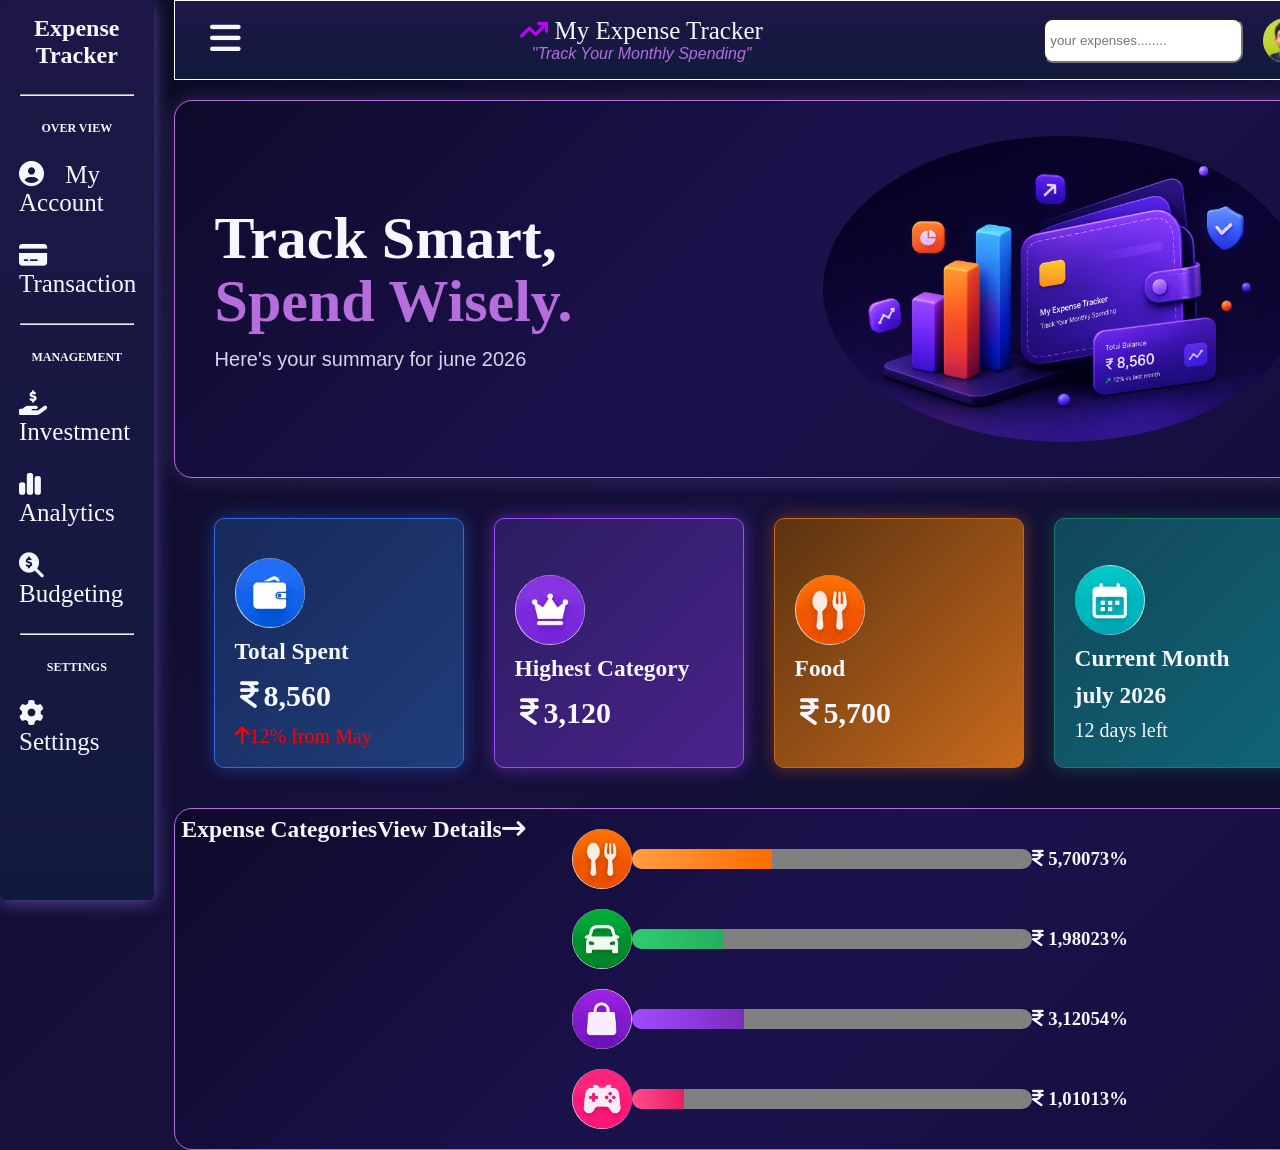
==== index.html @ 492e8251 "miniProject1" ====
<!DOCTYPE html>
<html lang="en">
<head>
    <meta charset="UTF-8">
    <meta name="viewport" content="width=device-width, initial-scale=1.0">
    <title>My Expense Tracker</title>
    <link rel="stylesheet" href="https://cdnjs.cloudflare.com/ajax/libs/font-awesome/6.5.2/css/all.min.css">
    <link rel="stylesheet" href="style.css">
</head>
<body>
    <div id="main">
        <!-- left side......... -->
        <div id="sidebar">
           <h2>Expense<br>Tracker</h2>
           <hr>
           <h3>OVER VIEW</h3>
           <P><i class="fa-solid fa-circle-user"></i> My Account</P>
            <p><i class="fa-solid fa-credit-card"></i> Transaction</p>
            <hr>
        <h3>MANAGEMENT</h3>
        <p><i class="fa-solid fa-hand-holding-dollar"></i> Investment</p>
        <p><i class="fa-solid fa-chart-simple"></i> Analytics</p>
        <p><i class="fa-solid fa-magnifying-glass-dollar"></i> Budgeting</p>
        <hr>
        <h3>SETTINGS</h3>
        <P><i class="fa-solid fa-gear"></i> Settings</P>
        </div>


        <!-- right side............. -->
         <div id="rightPart">
             <nav id="rightMenu">
            <div class="leftGroup">
                  <i class="fa-solid fa-bars"></i>
           
            </div>
             <div id="slogan"><p id="para1"><i class="fa-solid fa-arrow-trend-up"></i> My Expense Tracker</p>
            <p id="para2">"Track Your Monthly Spending"</p>
            </div>
          
            <div class="rightGroup">
                 <input   id="search"      type="text" placeholder=" your expenses........">
            <img src="profile.jpg" alt="profile">
            </div>
           
            

          </nav>


             <section id="Hero">
            <div class="leftHero">
             <h3>Track Smart,</h3>
             <h3 class="color">Spend Wisely.</h3>
             <p>Here's your summary for june 2026</p>

         </div>
         <div class="rightHero">
            <img src="heroImage.png" alt="" class="heroImage">
         </div>
         </section>
         <section class="middlePart">
            <div class="box1">
                <img src="spent.jpg" alt="image">
                <h3>Total Spent</h3>
                <h2><i class="fa-solid fa-indian-rupee-sign"></i>8,560</h2>
                <p><i class="fa-solid fa-arrow-up"></i>12% from May</p>
            </div>
            <div class="box2">
                <img src="shopping.jpg" alt="">
                <h3>Highest Category</h3>
                <h2><i class="fa-solid fa-indian-rupee-sign"></i>3,120</h2>
            </div>
                  <div class="box4">
                <img src="food.jpg" alt="">
                <h3>Food</h3>
                <h2><i class="fa-solid fa-indian-rupee-sign"></i>5,700</h2>
            </div>
            <div class="box3">
                <img src="month.jpg" alt="">
            <h3>Current Month</h3>
           
            <h3>july 2026</h3>
            <p>12 days left</p>
            </div>
      

            
         </section>








         <section id="expenses">
            <div class="titles">
                <h3>Expense Categories</h3>
                <h3>View Details<i class="fa-solid fa-arrow-right-long"></i></h3>
            </div>
            <div class="category">
                <div class="food">
                    <img src="food.jpg" alt="">
                    <div class="progressBar">
                        <div class="progressFood"></div>
                    </div>
                    <h3><i class="fa-solid fa-indian-rupee-sign"></i> 5,700</h3>
                    <h3>73%</h3>

                </div>
                 <!-- 2nd caategory......... -->
                    <div class="transport">
                    <img src="transport2.jpg" alt="">
                    <div class="progressBar">
                        <div class="progressTransport"></div>
                    </div>
                    <h3><i class="fa-solid fa-indian-rupee-sign"></i> 1,980</h3>
                    <h3>23%</h3>

                </div>
                <!-- 3rd category........... -->
                   <div class="shopping">
                    <img src="shoping2.jpg" alt="">
                    <div class="progressBar">
                        <div class="progressShopping"></div>
                    </div>
                    <h3><i class="fa-solid fa-indian-rupee-sign"></i> 3,120</h3>
                    <h3>54%</h3>

                </div>
                <!-- 4th category........ -->
                   <div class="entertainment">
                    <img src="entertainment.jpg" alt="">
                    <div class="progressBar">
                        <div class="progressEntertainment"></div>
                    </div>
                    <h3><i class="fa-solid fa-indian-rupee-sign"></i> 1,010</h3>
                    <h3>13%</h3>

                </div>
            </div>
            <div class="graph">
                
            </div>
            

         </section>






         

























         </div>
        
         
       




















    </div>
    
</body>
</html>
---- style.css ----
*{
    margin: 0;
    box-sizing: border-box;
}
body{
    /* background-color: #0b1026;
    color: #f5f7ff; */
   
    background: linear-gradient(135deg, #080b1f, #17103d, #0b1026);
    color: #f5f7ff;
}
#main{
    display: flex;
    
    
}

#sidebar{
    display: flex;
    flex-direction: column;
    border-radius: 6px;
box-shadow: 0 2px 18px rgba(150, 120, 255, 0.55);
    height:100vh;
    width: 12%;
      background: linear-gradient(180deg, #1d1747, #111a3d);
    padding: 10px;
    gap: 25px;
}
#sidebar p{
    font-size: 25px;
    
    margin-left: 9px;
    margin-right: 9px;
    cursor: pointer;
     transition: 0.3s ease;


}
#sidebar p i{
    display: inline-block;
    padding-right: 40px;
    width: 22px;
    
    
}
#sidebar p:hover{
    color: #b9a7ff;
    transform: translateX(8px);
}
#sidebar h3{
    font-size: 12px;
    text-align: center;
}
#sidebar h2{
    text-align: center;
    padding-top:5px ;
    cursor: pointer;
    transition:  text-decoration,color 0.3s
}
#sidebar h2:hover{
    text-decoration: underline;
    color: #c6b8ff ;
}
#sidebar hr{
    width: 85%;
    margin:0 auto;
}






/* right menu................... */
#rightPart{
   
    margin-left: 20px;
    margin-right: 20px;
    display: flex;
    flex-direction: column;
    flex:1;
    
    
}
#rightMenu{
  background: linear-gradient(180deg, #1d1747, #111a3d);
  
    height: 80px;
    display: flex;

 justify-content: space-between;
  align-items: center;
  gap: 20px;
   
    
    border: 1px solid white;
    
}
.rightGroup{
    display: flex;
    gap:20px;
    padding-right: 35px;
  
}
#search{
    height: 45px;
    width: 200px;
    border-radius: 10px;
}

.rightGroup img{
    height:45px;
    width: 45px;
    border-radius: 50%;

}
.leftGroup{
   padding-left:35px;
   font-size: 35px;
}
#slogan{
    display: flex;
    flex-direction: column;
    align-items: center;
}
#para1{
    font-size: 25px;
}
#para1 i{
    color: #BF00FF;
}
#para2{
    color: #B56EDC;
    font-style: italic;
    font-family: Arial, Helvetica, sans-serif;
}
#Hero{
    display: flex;
    justify-content: space-between;
    align-items: center;

    margin-top: 20px;
    padding: 35px 40px;

    min-height: 260px;

    background: linear-gradient(135deg, #0f0a2b, #1b124d, #140e3b);

    border-radius: 18px;
    border:1px solid #B56EDC;
    
box-shadow: 0 0 20px rgba(181, 110, 220, 0.25);
}

.leftHero{
    width: 45%;

    display: flex;
    flex-direction: column;
    justify-content: center;
    align-items: flex-start;
}

.leftHero h3{
    font-size: 60px;
    line-height: 1.05;
}

.color{
    color:#B56EDC;
}

.leftHero p{
    margin-top: 15px;
    font-size: 20px;
    color:#d6d6e8;
    font-family: Arial, Helvetica, sans-serif;
}

.rightHero{
    width:50%;

    display:flex;
    justify-content:flex-end;
    align-items:center;
}

.heroImage{
    width:100%;
    max-width:480px;
    height:auto;
    display:block;
    border-radius: 50%;
   
}
.middlePart{
    display: flex;
    justify-content:space-around;
    margin: 40px;
    gap: 30px;
    font-size: 20px;
}
.box1{
    height: 250px;
    width: 250px;
    padding: 20px;
    gap: 10px;
    display: flex;
    flex-direction: column;
    justify-content: center;
     border: 1px solid #2D6CDF;
     border-radius: 10px;
    background: linear-gradient(135deg, #18295A, #1F3D7A);
    box-shadow: 0 0 18px rgba(45, 108, 223, 0.45);
}
.box1 h2 i{
   margin: 5px;
}
.box1 img{
    height: 70px;
    width: 70px;
    border-radius: 50%;
    margin-top: 20px;
}
.box1 p{
    color: red;
}
.box2{
        height: 250px;
    width: 250px;
    padding: 20px;
    gap: 10px;
    display: flex;
    flex-direction: column;
    justify-content: center;
    background: linear-gradient(135deg, #2A1D5F, #4A238C);
  border: 1px solid #A14BFF;
box-shadow: 0 0 18px rgba(161, 75, 255, 0.45);
    border-radius: 10px;
    box-shadow: 0 0 18px rgba(161, 75, 255, 0.45);
   
}
.box2 h2 i{
   margin: 5px;
}
.box2 img{  
    height: 70px;
    width: 70px;
    border-radius: 50%;
    margin-top: 20px;
}
.box3{
       height: 250px;
    width: 250px;
    padding: 20px;
    gap: 10px;
    display: flex;
    flex-direction: column;
    justify-content: center;
    background: linear-gradient(135deg, #11475A, #0F6677);
    border: 1px solid #1D7A64;
    border-radius: 10px;
    box-shadow: 0 0 18px rgba(29, 122, 100, 0.45);
}
.box3 img{
      height: 70px;
    width: 70px;
    border-radius: 50%;
    margin-top: 20px;

}
.box4{
        height: 250px;
    width: 250px;
    padding: 20px;
    gap: 10px;
    display: flex;
    flex-direction: column;
    justify-content: center;
    background: linear-gradient(135deg, #5A3310, #C96A1B);
    border: 1px solid #C96A1B;
      border-radius: 10px;
    box-shadow: 0 0 18px rgba(201, 106, 27, 0.45);
}
.box4 h2 i{
   margin: 5px;
}
.box4 img{  
    height: 70px;
    width: 70px;
    border-radius: 50%;
    margin-top: 20px;
}
#expenses{
   background: linear-gradient(135deg, #0f0a2b, #1b124d, #140e3b);

    border-radius: 18px;
    border:1px solid #B56EDC;
    display: flex;

}
.titles{
    display: flex;
    justify-content: space-between;
    font-size: 20px;
    margin: 7px;
}
.category{
    display: flex;
    flex-direction: column;
      gap: 20px;
      margin:20px 40px;
}
.category img{
    height: 60px;
    width: 60px;
    border-radius: 50%;
}

.food,.transport,.entertainment,.shopping{
    display: flex;
    align-items: center;
    justify-content: space-between;
  
}
.progressBar{
    height: 20px;
    width:400px;
    background-color: gray;
    border-radius: 20px;
    overflow: hidden;
}
.progressFood{
    height: 20px;
    width: 35%;
     background: linear-gradient(90deg, #FF9F43, #FF6B00);
}
.progressTransport{
    height: 20px;
    width: 23%;
     background: linear-gradient(90deg, #2ECC71, #27AE60);
}
.progressShopping{
    height: 20px;
    width: 28%;
      background: linear-gradient(90deg, #A14BFF, #7B2CBF);
}
.progressEntertainment{
    height: 20px;
    width: 13%;
  background: linear-gradient(90deg, #FF4D8D, #E91E63);
}
/* .graph{
    width: 50%;
    background-color: red;
} */
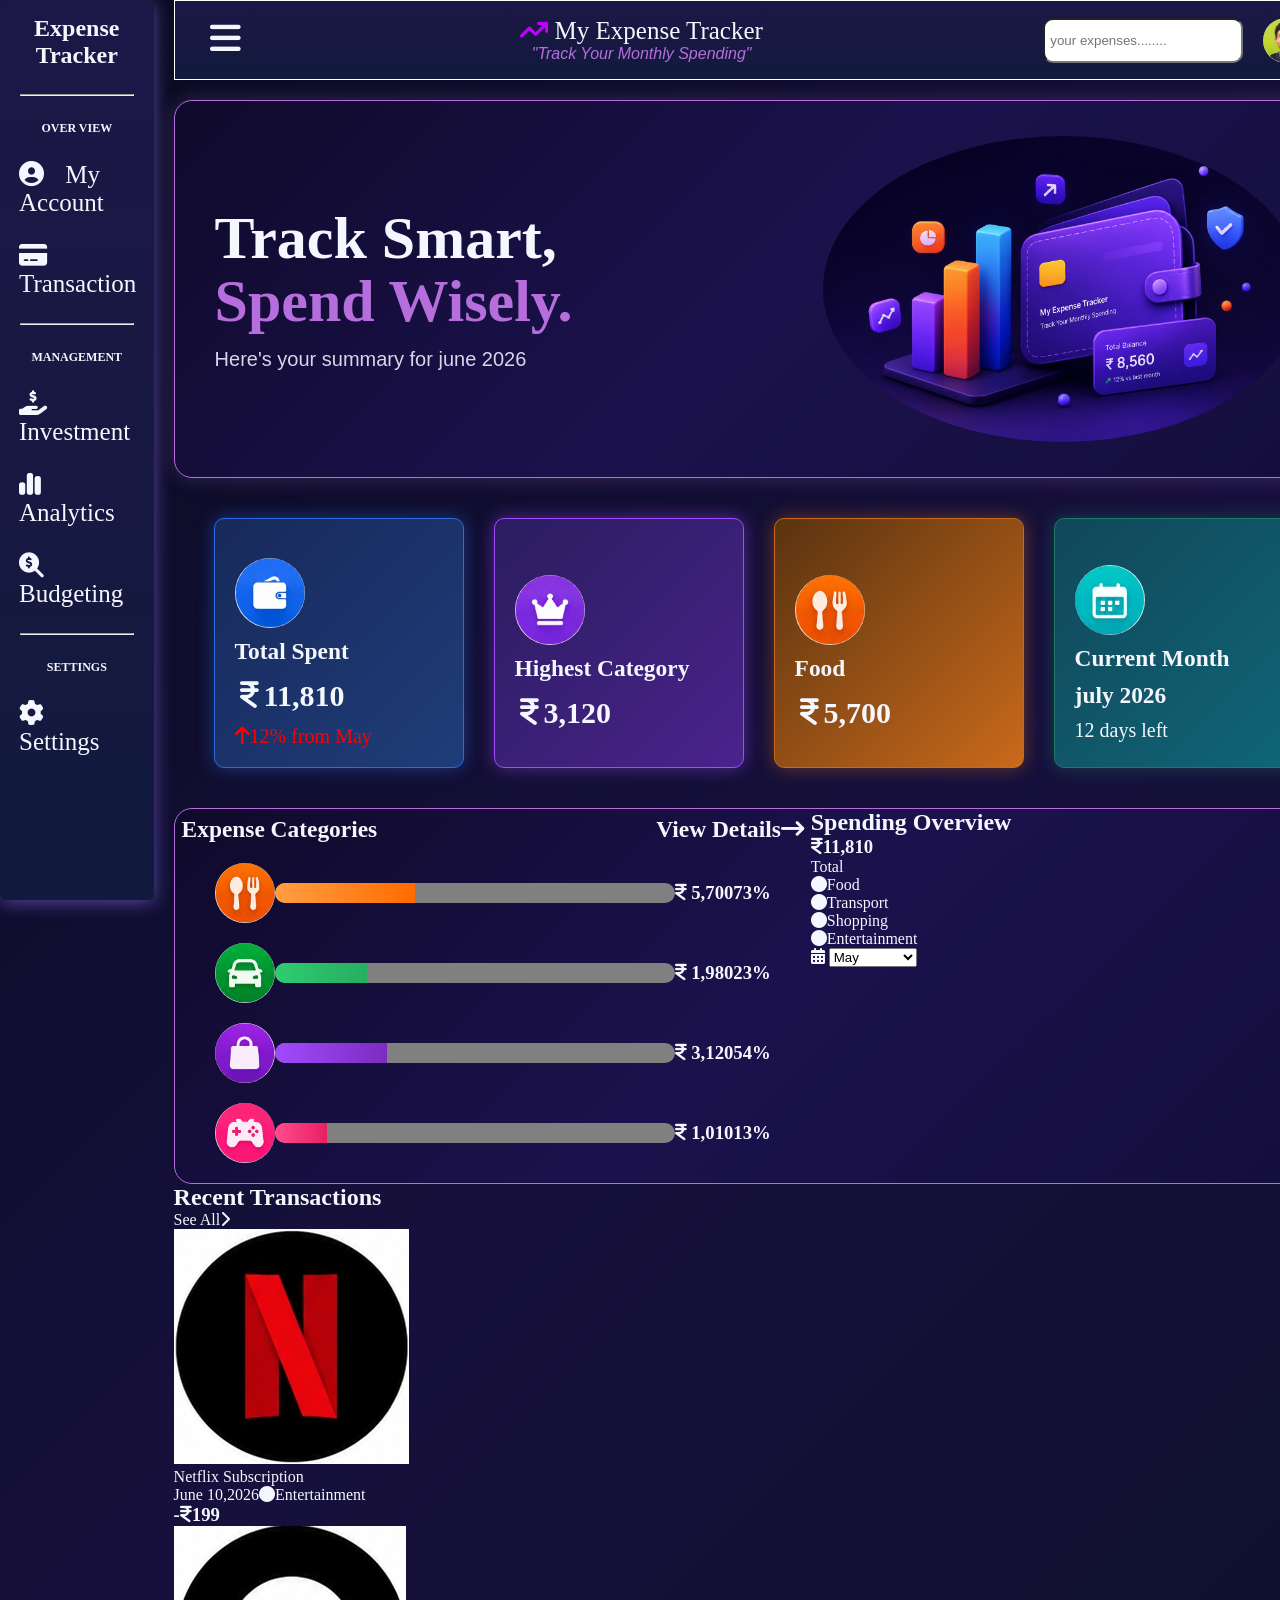
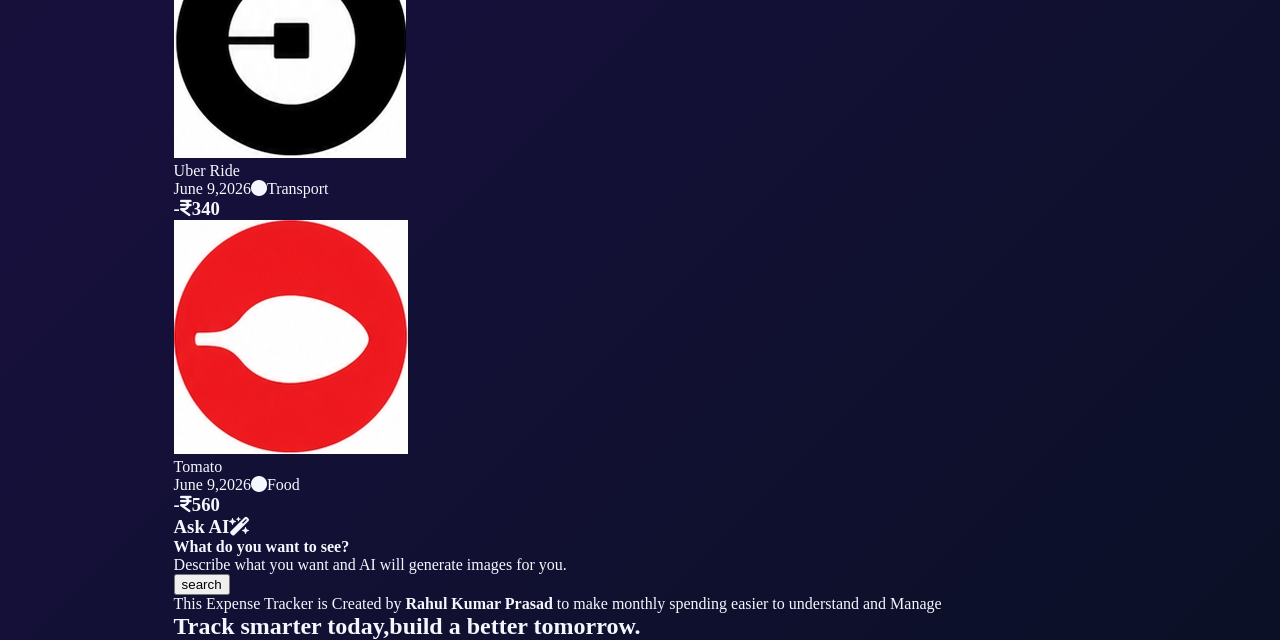
==== commit 52bc8250: "dekstop version" ====
--- a/index.html
+++ b/index.html
@@ -63,7 +63,7 @@
             <div class="box1">
                 <img src="spent.jpg" alt="image">
                 <h3>Total Spent</h3>
-                <h2><i class="fa-solid fa-indian-rupee-sign"></i>8,560</h2>
+                <h2><i class="fa-solid fa-indian-rupee-sign"></i>11,810</h2>
                 <p><i class="fa-solid fa-arrow-up"></i>12% from May</p>
             </div>
             <div class="box2">
@@ -96,7 +96,8 @@
 
 
          <section id="expenses">
-            <div class="titles">
+            <div class="leftExpense">
+                  <div class="titles">
                 <h3>Expense Categories</h3>
                 <h3>View Details<i class="fa-solid fa-arrow-right-long"></i></h3>
             </div>
@@ -141,7 +142,44 @@
 
                 </div>
             </div>
+            </div>
+           
             <div class="graph">
+                <h2>Spending Overview</h2>
+                <div class="dual">
+                     <div class="pieChart">
+                    <div class="outerCircle">
+                        <div class="innerCircle">
+                            <h3><i class="fa-solid fa-indian-rupee-sign"></i>11,810</h3>
+                            <p>Total</p>
+                        </div>
+                    </div>
+                </div>
+                <div class="rightText">
+                    <p><i class="fa-solid fa-circle"></i>Food</p>
+                    <p><i class="fa-solid fa-circle"></i>Transport</p>
+                    <p><i class="fa-solid fa-circle"></i>Shopping</p>
+                    <p><i class="fa-solid fa-circle"></i>Entertainment</p>
+                </div>
+                <div class="monthPicker">
+                    <i class="fa-solid fa-calendar-days"></i>
+                    <select  id="month">
+                        <option >January</option>
+                        <option >Febuary</option>
+                        <option >March</option>
+                        <option >April</option>
+                        <option selected>May</option>
+                        <option >June</option>
+                        <option >July</option>
+                        <option >Agust</option>
+                        <option >September</option>
+                        <option >October</option>
+                        <option >November</option>
+                        <option >December</option>
+                    </select>
+                </div>
+                </div>
+               
                 
             </div>
             
@@ -151,58 +189,93 @@
 
 
 
-
-
-         
-
-
-
-
-
-
-
-
-
-
-
-
-
-
-
-
-
-
-
-
-
-
-
-
-
-         </div>
+         <div class="mainFooter">
+             <section class="footer">
+            <div class="headings">
+                    <h2>Recent Transactions</h2>
+                    <p>See All<i class="fa-solid fa-chevron-right"></i></p>
+            </div>
+            <div class="container">
+                
+                  <div class="transaction netflix">
+                      <div class="left-part 1"> <img src="netflix.jpg" alt="image">
+                          <div class=" text 1">
+                             <p>Netflix Subscription</p>
+                              <p>June 10,2026<i class="fa-solid fa-circle"></i>Entertainment</p>
+                          </div>
+                       </div>
+                   
+                            <div class="amount text1Left">
+                               <h3>-<i class="fa-solid fa-indian-rupee-sign"></i>199</h3>
+                             </div>
+                    
+                  </div>
+
+
+                  <!-- 2nd container................ -->
+                <div class="transaction uber">
+                    <div class="left-part 2">
+                                  <img src="uber.jpg" alt="image">
+                          <div class="text 2">
+                                  <p>Uber Ride</p>
+                                   <p>June 9,2026<i class="fa-solid fa-circle"></i>Transport</p>
+                         </div>
+                    </div>
+                    
+                    <div class="amount text2Left">
+                        <h3>-<i class="fa-solid fa-indian-rupee-sign"></i>340</h3>
+                    </div>
+                    
+             </div>
+
+
+                  <!-- 3rd container.............. -->
+                       <div class="transaction Tomato">
+                        <div class="left-part 3">
+                             <img src="yt.jpg" alt="image">
+                    <div class="text 3">
+                        <p>Tomato</p>
+                    <p>June 9,2026<i class="fa-solid fa-circle"></i>Food</p>
+                    </div>
+                        </div>
+                   
+                    <div class="amount text3Left">
+                        <h3>-<i class="fa-solid fa-indian-rupee-sign"></i>560</h3>
+                    </div>
+                    
+                  </div>
+
+
+            </div>
+
         
-         
-       
-
-
-
-
-
-
-
-
-
-
-
-
-
-
-
-
-
-
-
-
+           
+
+         </section>
+             <div class="ai">
+                <h3>Ask AI<i class="fa-solid fa-wand-magic-sparkles"></i></h3>
+                  <div class="outerBox">
+                    <h4>What do you want to see?</h4>
+                    <div class="searchBox">
+                        <p>Describe what you want and AI will generate images for you.</p>
+                    </div>
+                    <button class="search">search</button>
+                  </div>
+               
+            </div>
+
+         </div>
+         <section class="endPart">
+            <div class="end">
+                <p>This Expense Tracker is Created by <strong>Rahul Kumar Prasad</strong> to make monthly spending easier to understand and Manage</p>
+                <h2>Track smarter today,build a better tomorrow.</h2>
+            </div>
+         </section>
+
+
+         </div>
+        
+      
     </div>
     
 </body>
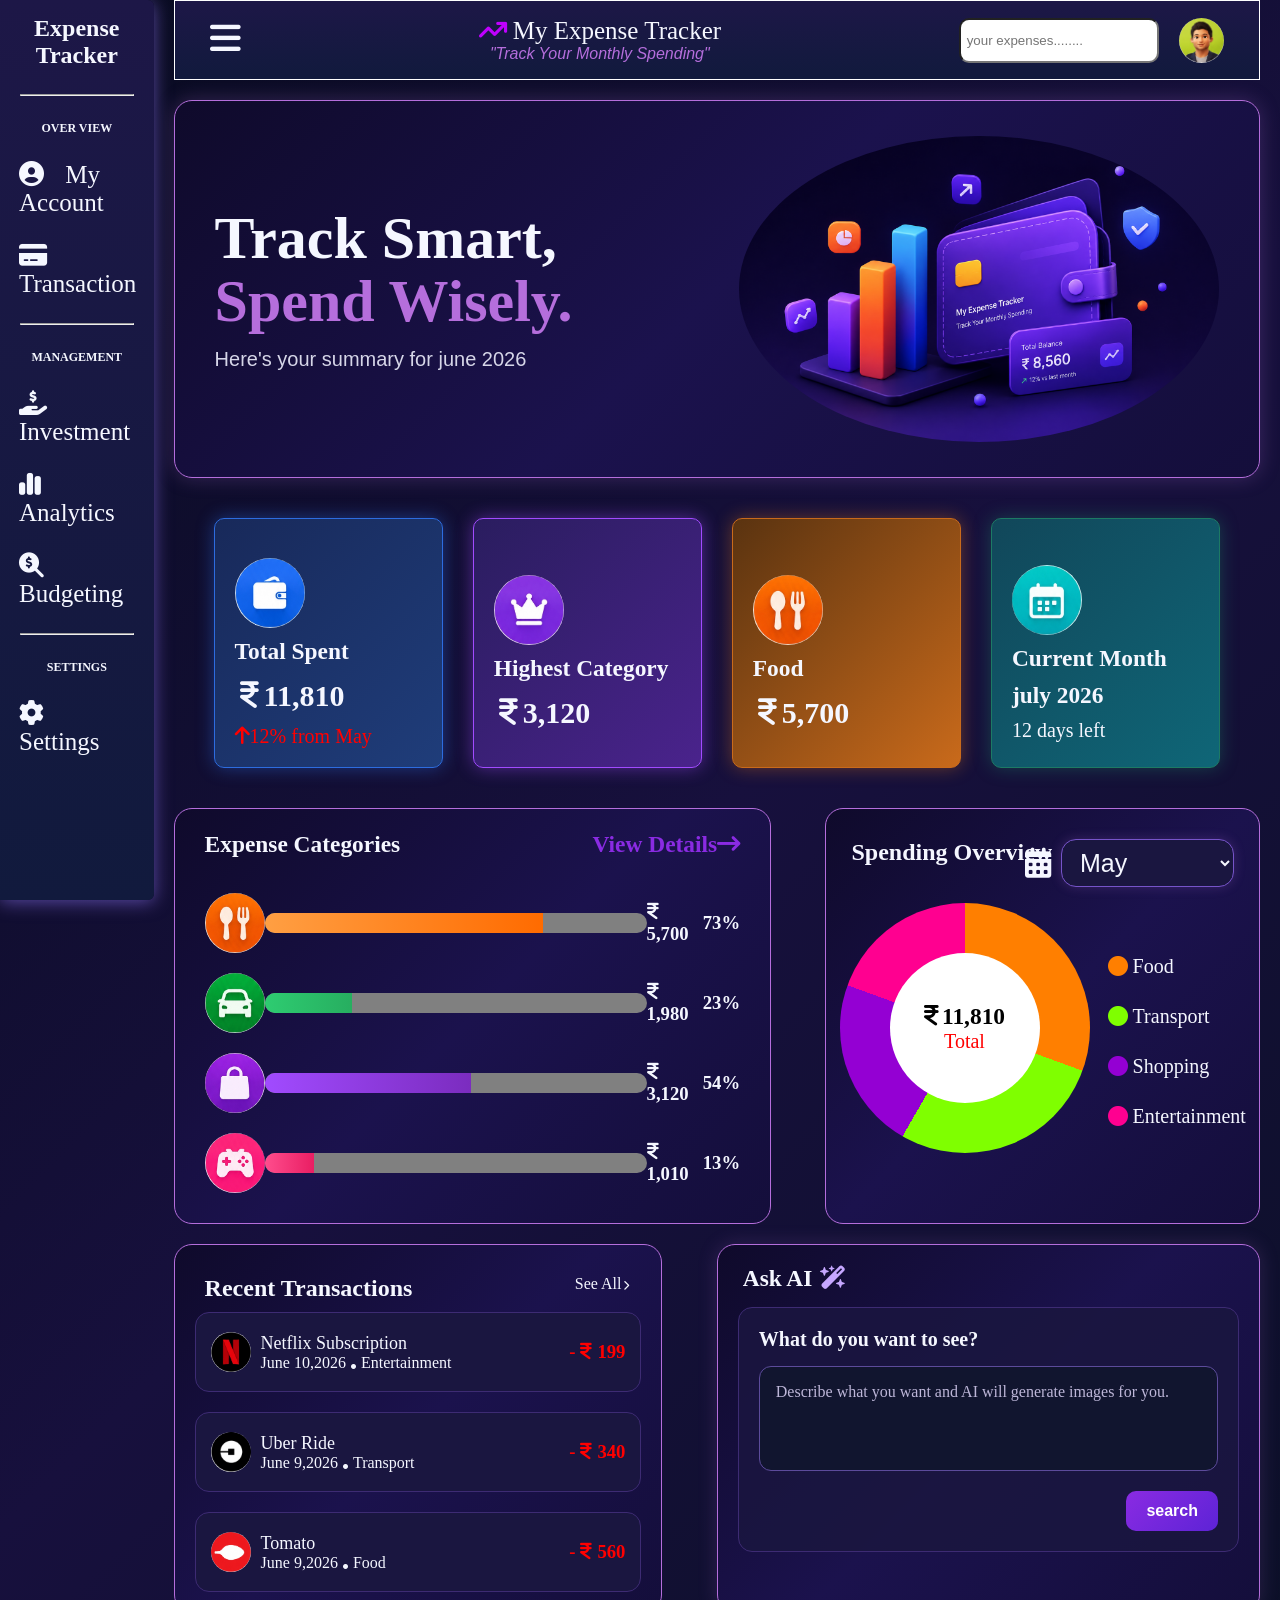
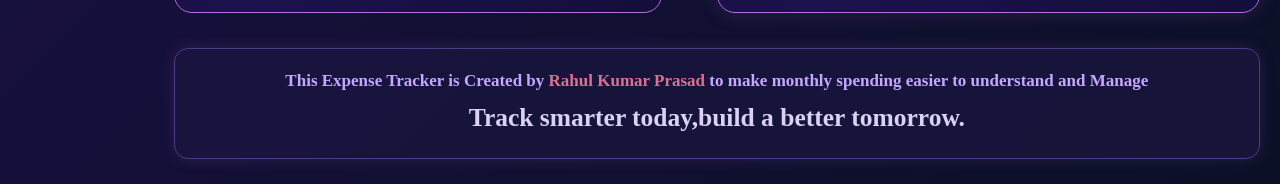
==== commit b2b8b1ba: "responsive" ====
--- a/index.html
+++ b/index.html
@@ -5,7 +5,7 @@
     <meta name="viewport" content="width=device-width, initial-scale=1.0">
     <title>My Expense Tracker</title>
     <link rel="stylesheet" href="https://cdnjs.cloudflare.com/ajax/libs/font-awesome/6.5.2/css/all.min.css">
-    <link rel="stylesheet" href="style.css">
+    <link rel="stylesheet" href="test.css">
 </head>
 <body>
     <div id="main">
--- a/test.css
+++ b/test.css
@@ -0,0 +1,1165 @@
+*{
+    margin: 0;
+    box-sizing: border-box;
+}
+body{
+    /* background-color: #0b1026;
+    color: #f5f7ff; */
+   
+    background: linear-gradient(135deg, #080b1f, #17103d, #0b1026);
+    color: #f5f7ff;
+    min-height: 100vh;
+}
+#main{
+    display: flex;
+   
+    
+    
+}
+
+#sidebar{
+   
+    position: fixed;
+    top: 0;
+    left: 0;
+    z-index: 1000;
+
+    border-radius: 0 6px 6px 0;
+
+    
+    display: flex;
+    flex-direction: column;
+    /* border-radius: 6px; */
+box-shadow: 0 2px 18px rgba(150, 120, 255, 0.55);
+    height:100vh;
+    width: 12%;
+      background: linear-gradient(180deg, #1d1747, #111a3d);
+    padding: 10px;
+    gap: 25px;
+}
+#sidebar p{
+    font-size: 25px;
+    
+    margin-left: 9px;
+    margin-right: 9px;
+    cursor: pointer;
+     transition: 0.3s ease;
+
+
+}
+#sidebar p i{
+    display: inline-block;
+    padding-right: 40px;
+    width: 22px;
+    
+    
+}
+#sidebar p:hover{
+    color: #b9a7ff;
+    transform: translateX(8px);
+}
+#sidebar h3{
+    font-size: 12px;
+    text-align: center;
+}
+#sidebar h2{
+    text-align: center;
+    padding-top:5px ;
+    cursor: pointer;
+    transition:  text-decoration,color 0.3s
+}
+#sidebar h2:hover{
+    text-decoration: underline;
+    color: #c6b8ff ;
+}
+#sidebar hr{
+    width: 85%;
+    margin:0 auto;
+}
+
+
+
+
+
+
+/* right menu................... */
+#rightPart{
+   
+    
+   
+    margin-left: calc(12% + 20px);
+    margin-right: 20px;
+    display: flex;
+    flex-direction: column;
+    flex: 1;
+    min-width: 0;
+    
+    
+    
+}
+#rightMenu{
+    
+    position: sticky;
+    top: 0;
+    z-index: 999;
+
+   
+  background: linear-gradient(180deg, #1d1747, #111a3d);
+  
+    height: 80px;
+    display: flex;
+
+ justify-content: space-between;
+  align-items: center;
+  gap: 20px;
+   
+    
+    border: 1px solid white;
+    
+}
+.rightGroup{
+    display: flex;
+    gap:20px;
+    padding-right: 35px;
+  
+}
+#search{
+    height: 45px;
+    width: 200px;
+    border-radius: 10px;
+}
+
+.rightGroup img{
+    height:45px;
+    width: 45px;
+    border-radius: 50%;
+
+}
+.leftGroup{
+   padding-left:35px;
+   font-size: 35px;
+}
+#slogan{
+    display: flex;
+    flex-direction: column;
+    align-items: center;
+}
+#para1{
+    font-size: 25px;
+}
+#para1 i{
+    color: #BF00FF;
+}
+#para2{
+    color: #B56EDC;
+    font-style: italic;
+    font-family: Arial, Helvetica, sans-serif;
+}
+#Hero{
+    display: flex;
+    justify-content: space-between;
+    align-items: center;
+
+    margin-top: 20px;
+    padding: 35px 40px;
+
+    min-height: 260px;
+
+    background: linear-gradient(135deg, #0f0a2b, #1b124d, #140e3b);
+
+    border-radius: 18px;
+    border:1px solid #B56EDC;
+    
+box-shadow: 0 0 20px rgba(181, 110, 220, 0.25);
+}
+
+.leftHero{
+    width: 45%;
+
+    display: flex;
+    flex-direction: column;
+    justify-content: center;
+    align-items: flex-start;
+}
+
+.leftHero h3{
+    font-size: 60px;
+    line-height: 1.05;
+}
+
+.color{
+    color:#B56EDC;
+}
+
+.leftHero p{
+    margin-top: 15px;
+    font-size: 20px;
+    color:#d6d6e8;
+    font-family: Arial, Helvetica, sans-serif;
+}
+
+.rightHero{
+    width:50%;
+
+    display:flex;
+    justify-content:flex-end;
+    align-items:center;
+}
+
+.heroImage{
+    width:100%;
+    max-width:480px;
+    height:auto;
+    display:block;
+    border-radius: 50%;
+   
+}
+.middlePart{
+    display: flex;
+    justify-content:space-around;
+    margin: 40px;
+    gap: 30px;
+    font-size: 20px;
+}
+.box1{
+    height: 250px;
+    width: 290px;
+    padding: 20px;
+    gap: 10px;
+    display: flex;
+    flex-direction: column;
+    justify-content: center;
+     border: 1px solid #2D6CDF;
+     border-radius: 10px;
+    background: linear-gradient(135deg, #18295A, #1F3D7A);
+    box-shadow: 0 0 18px rgba(45, 108, 223, 0.45);
+}
+.box1 h2 i{
+   margin: 5px;
+}
+.box1 img{
+    height: 70px;
+    width: 70px;
+    border-radius: 50%;
+    margin-top: 20px;
+}
+.box1 p{
+    color: red;
+}
+.box2{
+        height: 250px;
+    width: 290px;
+    padding: 20px;
+    gap: 10px;
+    display: flex;
+    flex-direction: column;
+    justify-content: center;
+    background: linear-gradient(135deg, #2A1D5F, #4A238C);
+  border: 1px solid #A14BFF;
+box-shadow: 0 0 18px rgba(161, 75, 255, 0.45);
+    border-radius: 10px;
+    box-shadow: 0 0 18px rgba(161, 75, 255, 0.45);
+   
+}
+.box2 h2 i{
+   margin: 5px;
+}
+.box2 img{  
+    height: 70px;
+    width: 70px;
+    border-radius: 50%;
+    margin-top: 20px;
+}
+.box3{
+       height: 250px;
+    width: 290px;
+    padding: 20px;
+    gap: 10px;
+    display: flex;
+    flex-direction: column;
+    justify-content: center;
+    background: linear-gradient(135deg, #11475A, #0F6677);
+    border: 1px solid #1D7A64;
+    border-radius: 10px;
+    box-shadow: 0 0 18px rgba(29, 122, 100, 0.45);
+}
+.box3 img{
+      height: 70px;
+    width: 70px;
+    border-radius: 50%;
+    margin-top: 20px;
+
+}
+.box4{
+        height: 250px;
+    width: 290px;
+    padding: 20px;
+    gap: 10px;
+    display: flex;
+    flex-direction: column;
+    justify-content: center;
+    background: linear-gradient(135deg, #5A3310, #C96A1B);
+    border: 1px solid #C96A1B;
+      border-radius: 10px;
+    box-shadow: 0 0 18px rgba(201, 106, 27, 0.45);
+}
+.box4 h2 i{
+   margin: 5px;
+}
+.box4 img{  
+    height: 70px;
+    width: 70px;
+    border-radius: 50%;
+    margin-top: 20px;
+}
+#expenses{
+  
+    display: flex;
+    justify-content: space-between;
+
+
+}
+.leftExpense{
+    width: 55%;
+    background: linear-gradient(135deg, #0f0a2b, #1b124d, #140e3b);
+    border-radius: 18px;
+    border: 1px solid #B56EDC;
+    overflow: hidden;
+}
+
+.titles{
+    display: flex;
+    justify-content: space-between;
+    align-items: center;
+    font-size: 20px;
+    padding: 22px 30px 15px;
+}
+.titles h3:last-child{
+    color:#8a2be2;
+   
+    transition:all 0.3s;
+}
+.titles h3:last-child:hover{
+   
+     transform: translate(1.3px);
+    text-decoration: underline;
+}
+.category{
+    display: flex;
+    flex-direction: column;
+    gap: 20px;
+    margin: 0;
+    padding: 20px 30px 30px;
+}
+.category img{
+    height: 60px;
+    width: 60px;
+    border-radius: 50%;
+}
+
+.food,.transport,.entertainment,.shopping{
+    display: flex;
+    align-items: center;
+    justify-content: space-between;
+  
+}
+.progressBar{
+    height: 20px;
+    width:400px;
+    background-color: gray;
+    border-radius: 20px;
+    overflow: hidden;
+}
+.progressFood{
+    height: 20px;
+    width: 73%;
+     background: linear-gradient(90deg, #FF9F43, #FF6B00);
+}
+.progressTransport{
+    height: 20px;
+    width: 23%;
+     background: linear-gradient(90deg, #2ECC71, #27AE60);
+}
+.progressShopping{
+    height: 20px;
+    width: 54%;
+      background: linear-gradient(90deg, #A14BFF, #7B2CBF);
+}
+.progressEntertainment{
+    height: 20px;
+    width: 13%;
+  background: linear-gradient(90deg, #FF4D8D, #E91E63);
+}
+.graph{
+    position: relative;
+    width: 40%;
+   min-height: 350px;
+     background: linear-gradient(135deg, #0f0a2b, #1b124d, #140e3b);
+   
+       border-radius: 18px;
+    border:1px solid #B56EDC;
+    display: flex;
+    flex-direction: column;
+    justify-content: center;
+ 
+    
+}
+.graph h2{
+    position: absolute;
+    top:30px;
+    left:25px
+}
+.dual{
+    display: flex;
+    justify-content: space-evenly;
+    margin-top: 23px;
+}
+.rightText{
+    display: flex;
+    flex-direction: column;
+    gap: 20px;
+    font-size: 20px;
+    margin-top: 48px;
+}
+.rightText p i{
+    margin: 5px;
+}
+.rightText p:nth-child(1) i{
+    color: #ff7f00;
+}
+.rightText p:nth-child(2) i{
+    color:#7fff00;
+}
+.rightText p:nth-child(3) i{
+    color: #9400d3;
+}
+.rightText p:last-child i{
+    color:#ff0090;
+}
+/* graphhhhhhhh................ */
+.outerCircle{
+    height: 250px;
+    width: 250px;
+       background: conic-gradient(
+        #ff7f00 0deg 110deg,
+        #7fff00 110deg 210deg,
+        #9400d3 210deg 290deg,
+        #ff0090 290deg 360deg
+    );
+    border-radius: 50%;
+    display: flex;
+    align-items: center;
+    justify-content: center;
+}
+.innerCircle{
+    font-size: 20px;
+    height: 150px;
+    width: 150px;
+    border-radius: 50%;
+    background-color: white;
+    display: flex;
+    flex-direction: column;
+    align-items: center;
+    justify-content: center;
+}
+.innerCircle h3{
+    
+    color: black;
+}
+.innerCircle h3 i{
+    margin-right: 3px;
+}
+.innerCircle p{
+    color: red;
+}
+/* foooter sections.......... */
+.footer{
+     width: 45%;
+     margin-top: 20px;
+     background: linear-gradient(135deg, #0f0a2b, #1b124d, #140e3b);
+    border-radius: 18px;
+    border:1px solid #B56EDC;
+    padding: 20px;
+}
+.headings{
+    display: flex;
+    justify-content: space-between;
+    margin: 10px;
+   
+}
+.headings i{
+    font-size: 10px;
+    margin: -15px 2px;
+}
+.headings p{
+    cursor:pointer;
+    transition: all 0.3s ;
+}
+
+.headings p:hover{
+    transform: translateX(1.5px);
+    scale: (1.2);
+    color:#8a2be2;
+}
+.container{
+    
+    display: flex;
+    flex-direction: column;
+    gap: 20px;
+    
+}
+.transaction{
+    height: 80px;
+  display: flex;
+  justify-content: space-between;
+ align-items: center  ;
+ background: #1a1640;
+border: 1px solid #3d2b73;
+border-radius: 14px;
+padding: 15px;
+    
+}
+.transaction img{
+    height: 40px;
+    width: 40px;
+    border-radius: 50%;
+}
+.left-part{
+    display: flex;
+    align-items: center;
+    gap: 10px;
+}
+.text i{
+   font-size: 5px;
+   margin:0px 5px;
+}
+.text p:first-child{
+    font-size: 18px
+}
+
+.amount i{
+    margin:0px 5px;
+}
+.amount h3{
+    color: red;
+}
+.monthPicker{
+    display: flex;
+    align-items: center;
+    gap: 10px;
+    font-size: 30px;
+    position: absolute;
+    top:30px;
+    right:25px;
+   
+   
+} 
+.monthPicker select{
+    font-size: 25px;
+     border-radius: 15px;
+         padding: 8px 14px;
+    background: #1a1640;
+    color: #f5f7ff;
+    border: 1px solid #7654c9;
+    outline: none;
+    cursor: pointer;
+    box-shadow: 0 0 12px rgba(181, 110, 220, 0.22);
+}
+.mainFooter{
+    display: flex;
+    gap: 20px;
+    justify-content: space-between;
+}
+.ai{
+    width: 50%;
+    margin-top: 20px;
+    background: linear-gradient(135deg, #0f0a2b, #1b124d, #140e3b);
+    border-radius: 18px;
+    border: 1px solid #B56EDC;
+    padding: 20px;
+    font-size: 20px;
+    box-shadow: 0 0 20px rgba(181, 110, 220, 0.18);
+}
+
+.ai h3{
+    padding-left: 5px;
+    color: #f5f7ff;
+}
+
+.ai i{
+    margin-left: 8px;
+    color: #c6a7ff;
+}
+
+.outerBox{
+    position: relative;
+    min-height: 245px;
+    width: 100%;
+    padding: 20px;
+    margin-top: 15px;
+    border-radius: 14px;
+    background: rgba(26, 22, 64, 0.9);
+    border: 1px solid #3d2b73;
+}
+
+.outerBox h4{
+    color: #f5f7ff;
+}
+
+.searchBox{
+    height: 105px;
+    width: 100%;
+    margin: 15px 0;
+    padding: 16px;
+    border-radius: 12px;
+    background: #11152f;
+    border: 1px solid #5c4b9b;
+    color: #cfc9e8;
+}
+
+.searchBox p{
+    color: #bdb6d8;
+    font-size: 16px;
+}
+
+.search{
+    position: absolute;
+    right: 20px;
+    bottom: 20px;
+    padding: 11px 20px;
+    border: none;
+    border-radius: 10px;
+    background: linear-gradient(135deg, #8a2be2, #5d23d6);
+    color: white;
+    font-size: 16px;
+    font-weight: bold;
+    cursor: pointer;
+    transition: 0.3s ease;
+}
+
+.search:hover{
+    transform: translateY(-3px);
+    box-shadow: 0 0 15px rgba(161, 75, 255, 0.8);
+}
+.end{
+    margin: 35px 0 25px;
+    padding: 18px 25px;
+    text-align: center;
+    font-size: 17px;
+    line-height: 1.7;
+    color: #d9d2f3;
+    background: rgba(26, 22, 64, 0.7);
+    border: 1px solid #4d3a88;
+    border-radius: 14px;
+    box-shadow: 0 0 16px rgba(181, 110, 220, 0.15);
+}
+.end strong{
+    color: palevioletred;
+}
+
+.end::first-line{
+    color: #c6a7ff;
+    font-weight: 800;
+}
+
+
+
+
+@media (max-width: 1200px) {
+    #sidebar {
+        width: 18%;
+    }
+
+    #rightPart {
+        margin-left: calc(18% + 20px);
+    }
+
+    #sidebar p {
+        font-size: 18px;
+    }
+
+    #sidebar p i {
+        padding-right: 25px;
+    }
+
+    .middlePart {
+        flex-wrap: wrap;
+        justify-content: center;
+        margin: 30px 0;
+    }
+
+    .box1,
+    .box2,
+    .box3,
+    .box4 {
+        width: 45%;
+    }
+
+    #expenses {
+        gap: 20px;
+    }
+
+    .leftExpense {
+        width: 58%;
+    }
+
+    .graph {
+        width: 40%;
+    }
+
+    .progressBar {
+        width: 220px;
+    }
+
+    .outerCircle {
+        height: 210px;
+        width: 210px;
+    }
+
+    .innerCircle {
+        height: 125px;
+        width: 125px;
+        font-size: 16px;
+    }
+
+    .rightText {
+        font-size: 16px;
+    }
+}
+
+
+@media (max-width: 900px) {
+    #sidebar {
+        width: 80px;
+        padding: 10px 5px;
+        align-items: center;
+    }
+
+    #sidebar h2 {
+        font-size: 14px;
+    }
+
+    #sidebar h3,
+    #sidebar hr {
+        display: none;
+    }
+
+    #sidebar p {
+        font-size: 0;
+        margin: 10px 0;
+    }
+
+    #sidebar p i {
+        font-size: 23px;
+        padding-right: 0;
+        width: auto;
+    }
+
+    #rightPart {
+        margin-left: 100px;
+        margin-right: 15px;
+    }
+
+    #rightMenu {
+        height: auto;
+        min-height: 75px;
+    }
+
+    .leftGroup {
+        padding-left: 20px;
+        font-size: 28px;
+    }
+
+    #para1 {
+        font-size: 19px;
+    }
+
+    #para2 {
+        font-size: 13px;
+    }
+
+    .rightGroup {
+        padding-right: 20px;
+        gap: 12px;
+    }
+
+    #search {
+        width: 150px;
+    }
+
+    #Hero {
+        padding: 30px;
+    }
+
+    .leftHero h3 {
+        font-size: 45px;
+    }
+
+    .leftHero p {
+        font-size: 17px;
+    }
+
+    #expenses {
+        flex-direction: column;
+    }
+
+    .leftExpense,
+    .graph {
+        width: 100%;
+    }
+
+    .graph {
+        min-height: 380px;
+    }
+
+    .progressBar {
+        width: 55%;
+    }
+
+    .mainFooter {
+        flex-direction: column;
+    }
+
+    .footer,
+    .ai {
+        width: 100%;
+    }
+}
+
+
+
+@media (max-width: 767px) {
+    #sidebar {
+        display: none;
+    }
+
+    #rightPart {
+        margin: 0 10px;
+    }
+
+    #rightMenu {
+        margin: 0;
+        padding: 12px 10px;
+        gap: 10px;
+    }
+
+    .leftGroup {
+        padding-left: 5px;
+        font-size: 24px;
+    }
+
+    #slogan {
+        align-items: flex-start;
+    }
+
+    #para1 {
+        font-size: 15px;
+    }
+
+    #para2 {
+        font-size: 11px;
+    }
+
+    #search {
+        display: none;
+    }
+
+    .rightGroup {
+        padding-right: 5px;
+    }
+
+    .rightGroup img {
+        height: 38px;
+        width: 38px;
+    }
+
+    #Hero {
+        margin: 15px 0;
+        min-height: 230px;
+        padding: 28px 22px;
+    }
+
+    .rightHero {
+        display: none;
+    }
+
+    .leftHero {
+        width: 100%;
+    }
+
+    .leftHero h3 {
+        font-size: 38px;
+    }
+
+    .leftHero p {
+        font-size: 15px;
+        line-height: 1.5;
+    }
+
+    .middlePart {
+        margin: 20px 0;
+        gap: 15px;
+        justify-content: space-between;
+    }
+
+    .box1,
+    .box2,
+    .box3,
+    .box4 {
+        width: 47%;
+        height: 210px;
+        padding: 15px;
+        font-size: 15px;
+    }
+
+    .box1 img,
+    .box2 img,
+    .box3 img,
+    .box4 img {
+        height: 52px;
+        width: 52px;
+        margin-top: 5px;
+    }
+
+    .box1 h2,
+    .box2 h2,
+    .box3 h2,
+    .box4 h2 {
+        font-size: 20px;
+    }
+
+    #expenses {
+        flex-direction: column;
+        gap: 20px;
+    }
+
+    .leftExpense,
+    .graph {
+        width: 100%;
+    }
+
+    .titles {
+        padding: 18px 15px;
+        font-size: 15px;
+    }
+
+    .titles h3:last-child {
+        font-size: 13px;
+    }
+
+    .category {
+        padding: 15px;
+        gap: 18px;
+    }
+
+    .category img {
+        height: 42px;
+        width: 42px;
+    }
+
+    .food,
+    .transport,
+    .shopping,
+    .entertainment {
+        gap: 8px;
+    }
+
+    .food h3,
+    .transport h3,
+    .shopping h3,
+    .entertainment h3 {
+        font-size: 13px;
+    }
+
+    .progressBar {
+        width: 35%;
+        height: 13px;
+    }
+
+    .progressFood,
+    .progressTransport,
+    .progressShopping,
+    .progressEntertainment {
+        height: 13px;
+    }
+
+    .graph {
+        min-height: 480px;
+        padding-top: 75px;
+    }
+
+    .graph h2 {
+        top: 20px;
+        left: 18px;
+        font-size: 20px;
+    }
+
+    .monthPicker {
+        top: 15px;
+        right: 15px;
+        font-size: 20px;
+        gap: 5px;
+    }
+
+    .monthPicker select {
+        font-size: 14px;
+        padding: 6px 8px;
+        border-radius: 8px;
+    }
+
+    .dual {
+        flex-direction: column;
+        align-items: center;
+        gap: 15px;
+        margin-top: 20px;
+    }
+
+    .outerCircle {
+        height: 210px;
+        width: 210px;
+    }
+
+    .innerCircle {
+        height: 125px;
+        width: 125px;
+        font-size: 15px;
+    }
+
+    .rightText {
+        margin-top: 5px;
+        display: grid;
+        grid-template-columns: 1fr 1fr;
+        gap: 12px;
+        font-size: 15px;
+    }
+
+    .mainFooter {
+        flex-direction: column;
+        gap: 0;
+    }
+
+    .footer,
+    .ai {
+        width: 100%;
+        margin-top: 20px;
+        padding: 15px;
+    }
+
+    .headings {
+        margin: 5px;
+    }
+
+    .headings h2 {
+        font-size: 19px;
+    }
+
+    .transaction {
+        height: auto;
+        min-height: 75px;
+        padding: 10px;
+    }
+
+    .transaction img {
+        height: 36px;
+        width: 36px;
+    }
+
+    .text p:first-child {
+        font-size: 14px;
+    }
+
+    .text p:last-child {
+        font-size: 11px;
+    }
+
+    .amount h3 {
+        font-size: 14px;
+    }
+
+    .outerBox {
+        min-height: 220px;
+    }
+
+    .searchBox {
+        height: 90px;
+    }
+
+    .searchBox p {
+        font-size: 13px;
+    }
+
+    .end {
+        margin: 25px 0 15px;
+        padding: 15px;
+        font-size: 14px;
+    }
+
+    .end h2 {
+        font-size: 18px;
+        margin-top: 10px;
+    }
+}
+
+
+
+@media (max-width: 420px) {
+    #para1 {
+        font-size: 13px;
+    }
+
+    #para2 {
+        display: none;
+    }
+
+    .leftHero h3 {
+        font-size: 32px;
+    }
+
+    .box1,
+    .box2,
+    .box3,
+    .box4 {
+        width: 100%;
+        height: 185px;
+    }
+
+    .progressBar {
+        width: 28%;
+    }
+
+    .food h3,
+    .transport h3,
+    .shopping h3,
+    .entertainment h3 {
+        font-size: 11px;
+    }
+
+    .category img {
+        height: 35px;
+        width: 35px;
+    }
+
+    .monthPicker select {
+        width: 80px;
+    }
+
+    .graph h2 {
+        font-size: 17px;
+    }
+
+    .outerCircle {
+        height: 185px;
+        width: 185px;
+    }
+
+    .innerCircle {
+        height: 110px;
+        width: 110px;
+        font-size: 13px;
+    }
+
+    .rightText {
+        font-size: 13px;
+    }
+}
+
